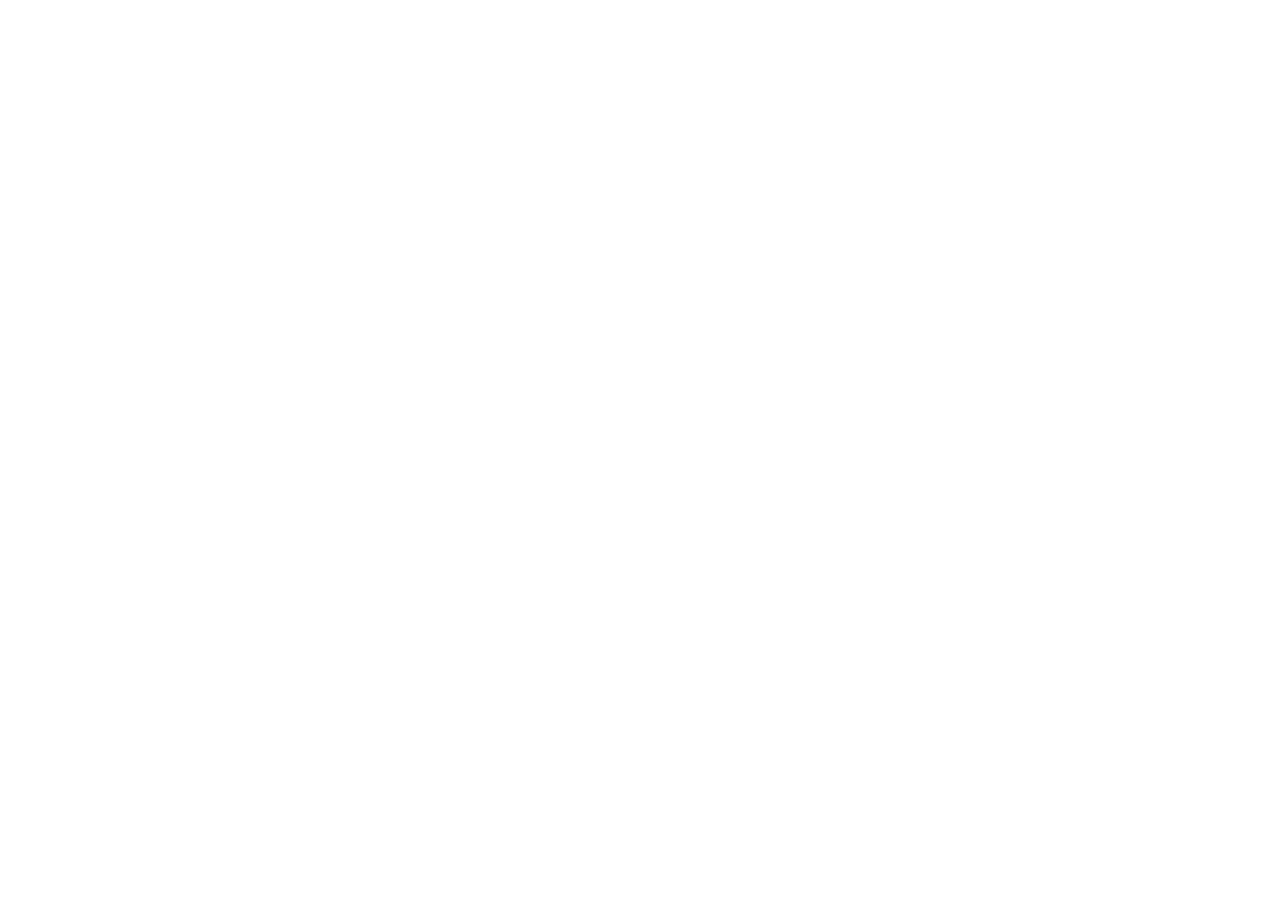
==== public/a_la_francaise.html @ 8db464a9 "initial commit" ====
<!DOCTYPE html>
<html lang="fr">

<head>
    <meta charset="UTF-8">
    <meta http-equiv="X-UA-Compatible" content="IE=edge">
    <meta name="viewport" content="width=device-width, initial-scale=1.0">

    <meta name="author" content="Ohmyfood!">
    <meta name="description"
        content="Avec Ohmyfood!, finis les temps d'attente au restaurant ! Composez votre menu à l'avance et commandez grâce à notre application. Vous n'avez plus qu'à venir déguster !">

    <!-- CDN Font Awesome -->
    <link rel="stylesheet" href="https://cdnjs.cloudflare.com/ajax/libs/font-awesome/6.0.0/css/all.min.css"
        integrity="sha512-9usAa10IRO0HhonpyAIVpjrylPvoDwiPUiKdWk5t3PyolY1cOd4DSE0Ga+ri4AuTroPR5aQvXU9xC6qOPnzFeg=="
        crossorigin="anonymous" referrerpolicy="no-referrer" />

    <link rel="stylesheet" href="./css/style.css">

    <link rel="shortcut icon" href="./assets/img/favicon/favicon.ico" type="image/x-icon">

    <title>Ohmyfood! | À la française</title>
</head>

<body>

    <!--
    À la française

    Entrées
    Tartare de poulpe acidulé
    Aux zestes d'orange
    25€

    Velouté de légumes d'antan
    Carotte, panais, topinambour
    35€

    Soupe à l'oignon
    Revisitée
    20€

    Plats
    Coquilles Saint-Jacques
    Accompagnées d'une purée de panais
    40€

    Magret de canard
    Et parmentier de pommes de terre
    35€

    Pigeonneau d’Ille-et-Vilaine
    Sur son lit de gnocchis aux légumes
    44€

    Desserts
    Pétales de violettes glacés
    Et purée de noisettes
    18€

    Fondant au chocolat
    Revisité
    22€

    Millefeuille croustillant
    Myrtilles et pâte d’amande
    23€

    -->


</body>

</html>
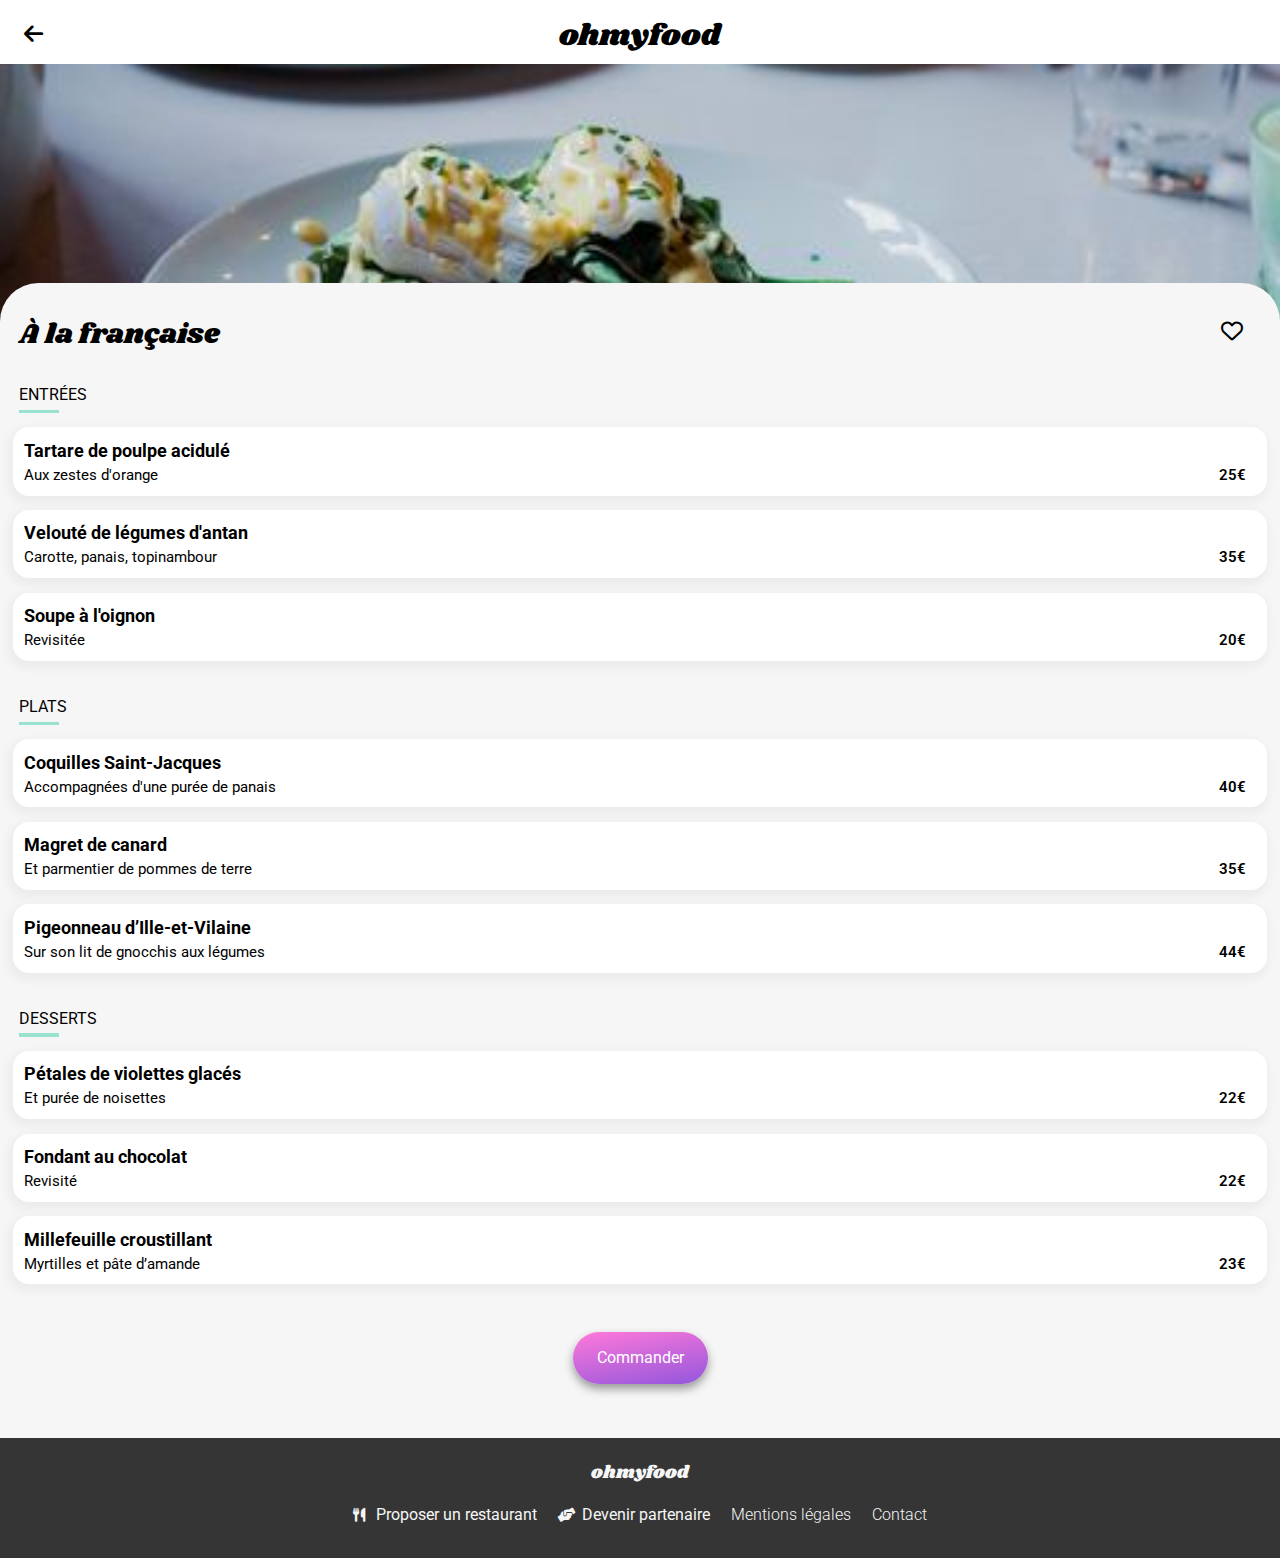
==== commit fb378dd7: "appearance effect of menu items" ====
--- a/public/a_la_francaise.html
+++ b/public/a_la_francaise.html
@@ -2,71 +2,176 @@
 <html lang="fr">
 
 <head>
-    <meta charset="UTF-8">
-    <meta http-equiv="X-UA-Compatible" content="IE=edge">
-    <meta name="viewport" content="width=device-width, initial-scale=1.0">
+  <meta charset="UTF-8">
+  <meta http-equiv="X-UA-Compatible" content="IE=edge">
+  <meta name="viewport" content="width=device-width, initial-scale=1.0">
 
-    <meta name="author" content="Ohmyfood!">
-    <meta name="description"
-        content="Avec Ohmyfood!, finis les temps d'attente au restaurant ! Composez votre menu à l'avance et commandez grâce à notre application. Vous n'avez plus qu'à venir déguster !">
+  <meta name="author" content="Ohmyfood!">
+  <meta name="description"
+    content="Avec Ohmyfood!, finis les temps d'attente au restaurant ! Composez votre menu à l'avance et commandez grâce à notre application. Vous n'avez plus qu'à venir déguster !">
 
-    <!-- CDN Font Awesome -->
-    <link rel="stylesheet" href="https://cdnjs.cloudflare.com/ajax/libs/font-awesome/6.0.0/css/all.min.css"
-        integrity="sha512-9usAa10IRO0HhonpyAIVpjrylPvoDwiPUiKdWk5t3PyolY1cOd4DSE0Ga+ri4AuTroPR5aQvXU9xC6qOPnzFeg=="
-        crossorigin="anonymous" referrerpolicy="no-referrer" />
+  <!-- CDN Font Awesome -->
+  <link rel="stylesheet" href="https://cdnjs.cloudflare.com/ajax/libs/font-awesome/6.0.0/css/all.min.css"
+    integrity="sha512-9usAa10IRO0HhonpyAIVpjrylPvoDwiPUiKdWk5t3PyolY1cOd4DSE0Ga+ri4AuTroPR5aQvXU9xC6qOPnzFeg=="
+    crossorigin="anonymous" referrerpolicy="no-referrer" />
 
-    <link rel="stylesheet" href="./css/style.css">
+  <link rel="stylesheet" href="./css/style.css">
 
-    <link rel="shortcut icon" href="./assets/img/favicon/favicon.ico" type="image/x-icon">
+  <link rel="shortcut icon" href="./assets/img/favicon/favicon.ico" type="image/x-icon">
 
-    <title>Ohmyfood! | À la française</title>
+  <title>Ohmyfood! | À la française</title>
 </head>
 
 <body>
 
-    <!--
-    À la française
+  <header class="primary-header">
+    <a href="./index.html">
+      <h1 class="header-logo">ohmyfood</h1>
+    </a>
+    <a class="back-btn" href="index.html">
+      <i class="fa-solid fa-arrow-left"></i>
+    </a>
+  </header>
 
-    Entrées
-    Tartare de poulpe acidulé
-    Aux zestes d'orange
-    25€
+  <main class="restaurant-main">
 
-    Velouté de légumes d'antan
-    Carotte, panais, topinambour
-    35€
+    <img class="restaurant-image" src="./img/restaurants/a-la-francaise-480w.jpg"
+      alt="un plat du restaurant à la française">
 
-    Soupe à l'oignon
-    Revisitée
-    20€
+    <section class="menu">
 
-    Plats
-    Coquilles Saint-Jacques
-    Accompagnées d'une purée de panais
-    40€
+      <h1 class="menu__title">À la française</h1>
 
-    Magret de canard
-    Et parmentier de pommes de terre
-    35€
+      <div class="menu__favorite-btn">
+        <div class="favorite-btn">
+          <i class="fa-regular fa-heart favorite-btn__icon favorite-btn__icon--unchecked"></i>
+          <i class="fa-solid fa-heart favorite-btn__icon favorite-btn__icon--checked"></i>
+        </div>
+      </div>
 
-    Pigeonneau d’Ille-et-Vilaine
-    Sur son lit de gnocchis aux légumes
-    44€
+      <div class="menu__container">
 
-    Desserts
-    Pétales de violettes glacés
-    Et purée de noisettes
-    18€
 
-    Fondant au chocolat
-    Revisité
-    22€
 
-    Millefeuille croustillant
-    Myrtilles et pâte d’amande
-    23€
+        <h2 class="menu-step-title">Entrées</h2>
+        <div class="menu-step-container starter-container">
+          <article class="menu-item menu-item__1">
+            <h3 class="menu-item__title">Tartare de poulpe acidulé</h3>
+            <p class="menu-item__description">Aux zestes d'orange</p>
+            <p class="menu-item__price">25€</p>
+            <div class="menu-item__checked">
+              <i class="fa-solid fa-circle-check"></i>
+            </div>
+          </article>
 
-    -->
+          <article class="menu-item menu-item__2">
+            <h3 class="menu-item__title">Velouté de légumes d'antan</h3>
+            <p class="menu-item__description">Carotte, panais, topinambour</p>
+            <p class="menu-item__price">35€</p>
+            <div class="menu-item__checked">
+              <i class="fa-solid fa-circle-check"></i>
+            </div>
+          </article>
+
+          <article class="menu-item menu-item__3">
+            <h3 class="menu-item__title">Soupe à l'oignon</h3>
+            <p class="menu-item__description">Revisitée</p>
+            <p class="menu-item__price">20€</p>
+            <div class="menu-item__checked">
+              <i class="fa-solid fa-circle-check"></i>
+            </div>
+          </article>
+        </div>
+
+
+
+        <h2 class="menu-step-title">Plats</h2>
+        <div class="menu-step-container main-course-container">
+          <article class="menu-item menu-item__4">
+            <h3 class="menu-item__title">Coquilles Saint-Jacques</h3>
+            <p class="menu-item__description">Accompagnées d'une purée de panais</p>
+            <p class="menu-item__price">40€</p>
+            <div class="menu-item__checked">
+              <i class="fa-solid fa-circle-check"></i>
+            </div>
+          </article>
+
+          <article class="menu-item menu-item__5">
+            <h3 class="menu-item__title">Magret de canard</h3>
+            <p class="menu-item__description">Et parmentier de pommes de terre</p>
+            <p class="menu-item__price">35€</p>
+            <div class="menu-item__checked">
+              <i class="fa-solid fa-circle-check"></i>
+            </div>
+          </article>
+
+          <article class="menu-item menu-item__6">
+            <h3 class="menu-item__title">Pigeonneau d’Ille-et-Vilaine</h3>
+            <p class="menu-item__description">Sur son lit de gnocchis aux légumes</p>
+            <p class="menu-item__price">44€</p>
+            <div class="menu-item__checked">
+              <i class="fa-solid fa-circle-check"></i>
+            </div>
+          </article>
+        </div>
+
+
+
+        <h2 class="menu-step-title">Desserts</h2>
+        <div class="menu-step-container desserts-container">
+          <article class="menu-item menu-item__7">
+            <h3 class="menu-item__title">Pétales de violettes glacés</h3>
+            <p class="menu-item__description">Et purée de noisettes</p>
+            <p class="menu-item__price">22€</p>
+            <div class="menu-item__checked">
+              <i class="fa-solid fa-circle-check"></i>
+            </div>
+          </article>
+
+          <article class="menu-item menu-item__8">
+            <h3 class="menu-item__title">Fondant au chocolat</h3>
+            <p class="menu-item__description">Revisité</p>
+            <p class="menu-item__price">22€</p>
+            <div class="menu-item__checked">
+              <i class="fa-solid fa-circle-check"></i>
+            </div>
+          </article>
+
+          <article class="menu-item menu-item__9">
+            <h3 class="menu-item__title">Millefeuille croustillant</h3>
+            <p class="menu-item__description">Myrtilles et pâte d’amande</p>
+            <p class="menu-item__price">23€</p>
+            <div class="menu-item__checked">
+              <i class="fa-solid fa-circle-check"></i>
+            </div>
+          </article>
+        </div>
+
+      </div>
+
+      <div class="menu__order-btn">
+        <a class="primary-btn" href="#">Commander</a>
+      </div>
+
+    </section>
+
+
+  </main>
+
+  <footer class="footer">
+    <div class="footer__container">
+      <div class="footer__logo">
+        ohmyfood
+      </div>
+      <ul class="footer__links">
+        <li><a href="#"><i class="fa-solid fa-utensils"></i> Proposer un restaurant</a></li>
+        <li><a href="#"><i class="fa-solid fa-handshake-angle"></i>Devenir partenaire</a></li>
+        <li><a href="#">Mentions légales</a></li>
+        <li><a href="mailto:contact@ohmyfood.com?" target="_blank">Contact</a></li>
+      </ul>
+    </div>
+
+  </footer>
 
 
 </body>
--- a/public/css/style.css
+++ b/public/css/style.css
@@ -0,0 +1,705 @@
+@import url("https://fonts.googleapis.com/css2?family=Roboto:wght@300;400;500;600;700;800&family=Shrikhand&display=swap");
+*,
+::before,
+::after {
+  margin: 0;
+  padding: 0;
+  box-sizing: border-box;
+}
+
+body {
+  line-height: 1;
+}
+
+ol,
+ul {
+  list-style: none;
+}
+
+button {
+  border: none;
+  background: none;
+  outline: none;
+}
+
+form input {
+  font-family: inherit;
+  outline: none;
+  background: none;
+  border: none;
+  cursor: pointer;
+}
+
+a,
+a:hover,
+a:focus,
+a:active {
+  text-decoration: none;
+  color: inherit;
+}
+
+:root {
+  scroll-behavior: smooth;
+}
+
+body {
+  width: 100%;
+}
+
+img {
+  width: 100%;
+}
+
+:root {
+  font-size: 100%;
+}
+
+body {
+  font-family: "Roboto", sans-serif;
+}
+
+h1, .footer__logo {
+  font-family: "Shrikhand", "Roboto", sans-serif;
+}
+
+.primary-header {
+  position: relative;
+}
+
+.homepage .primary-header {
+  -webkit-box-shadow: 0px 3px 3px #ccc #ccc;
+  -moz-box-shadow: 0px 3px 3px #ccc #ccc;
+  box-shadow: 0px 3px 3px #ccc #ccc;
+}
+
+.header-logo {
+  width: 12rem;
+  margin: 0 auto;
+  padding: 1.3rem 0 0.8rem;
+  text-align: center;
+  font-weight: 500;
+  font-size: 1.875rem;
+  color: black;
+}
+
+.footer {
+  padding: 1.6rem;
+  background-color: #353535;
+  color: #f6f6f6;
+}
+.footer__container {
+  padding-bottom: 0.3rem;
+}
+.footer__logo {
+  padding-bottom: 1.3rem;
+  font-size: 1.125rem;
+}
+.footer__links li {
+  padding: 0.3rem 0;
+  font-size: 1rem;
+}
+.footer__links i {
+  font-size: 0.875rem;
+  padding-right: 0.4rem;
+}
+
+.footer__links li:nth-child(3),
+.footer__links li:last-child {
+  font-weight: 300;
+}
+
+@media screen and (min-width: 768px) {
+  .footer__logo {
+    text-align: center;
+  }
+
+  .footer__links {
+    display: flex;
+    justify-content: center;
+    align-items: center;
+    gap: 1.3rem;
+  }
+}
+.loader-container {
+  position: fixed;
+  width: 100%;
+  height: 100vh;
+  display: flex;
+  justify-content: center;
+  align-items: center;
+  z-index: 100;
+  background-color: #f6f6f6;
+  animation: disappearance 1500ms ease-in 2000ms forwards;
+}
+
+.loader {
+  display: inline-block;
+  position: relative;
+  width: 80px;
+  height: 80px;
+}
+
+.loader div {
+  position: absolute;
+  width: 6px;
+  height: 6px;
+  background: #9356dc;
+  border-radius: 50%;
+  animation: loader 1000ms linear infinite;
+}
+
+.loader div:nth-child(1) {
+  animation-delay: 0s;
+  background: #9356dc;
+  top: 37px;
+  left: 66px;
+}
+
+.loader div:nth-child(2) {
+  background: #9597d6;
+  animation-delay: -83ms;
+  top: 22px;
+  left: 62px;
+}
+
+.loader div:nth-child(3) {
+  background: #96b8d3;
+  animation-delay: -167ms;
+  top: 11px;
+  left: 52px;
+}
+
+.loader div:nth-child(4) {
+  background: #97bed3;
+  animation-delay: -250ms;
+  top: 7px;
+  left: 37px;
+}
+
+.loader div:nth-child(5) {
+  background: #98e2cf;
+  animation-delay: -333ms;
+  top: 11px;
+  left: 22px;
+}
+
+.loader div:nth-child(6) {
+  background: #a6c6d0;
+  animation-delay: -417ms;
+  top: 22px;
+  left: 11px;
+}
+
+.loader div:nth-child(7) {
+  background: #c984d5;
+  animation-delay: -500ms;
+  top: 37px;
+  left: 7px;
+}
+
+.loader div:nth-child(8) {
+  background: #e748d8;
+  animation-delay: -583ms;
+  top: 52px;
+  left: 11px;
+}
+
+.loader div:nth-child(9) {
+  background: #ff19da;
+  animation-delay: -666ms;
+  top: 62px;
+  left: 22px;
+}
+
+.loader div:nth-child(10) {
+  background: #e02ada;
+  animation-delay: -750ms;
+  top: 66px;
+  left: 37px;
+}
+
+.loader div:nth-child(11) {
+  background: #bd3edb;
+  animation-delay: -833ms;
+  top: 62px;
+  left: 52px;
+}
+
+.loader div:nth-child(12) {
+  background: #a44cdc;
+  animation-delay: -916ms;
+  top: 52px;
+  left: 62px;
+}
+
+@keyframes loader {
+  0%, 20%, 80%, 100% {
+    transform: scale(1);
+  }
+  50% {
+    transform: scale(1.45);
+  }
+}
+@keyframes disappearance {
+  0% {
+    opacity: 1;
+    visibility: visible;
+  }
+  100% {
+    opacity: 0;
+    visibility: hidden;
+  }
+}
+.back-btn {
+  width: 1rem;
+  position: absolute;
+  top: 50%;
+  transform: translateY(-40%);
+  left: 1.5rem;
+}
+.back-btn i {
+  font-size: 1.375rem;
+}
+
+.primary-btn {
+  padding: 1.1rem 1.5rem;
+  margin: 1rem 0;
+  background: linear-gradient(350deg, #9356dc, #ff79da);
+  border-radius: 9999px;
+  color: white;
+  -webkit-box-shadow: 0px 5px 10px 0px #999;
+  -moz-box-shadow: 0px 5px 10px 0px #999;
+  box-shadow: 0px 5px 10px 0px #999;
+  outline: none;
+  transition: all 150ms ease-in;
+}
+.primary-btn:hover, .primary-btn:focus, .primary-btn:active {
+  background: linear-gradient(170deg, #ff93e1, #a16be0);
+  color: white;
+  -webkit-box-shadow: 0px 8px 15px 0px #999;
+  -moz-box-shadow: 0px 8px 15px 0px #999;
+  box-shadow: 0px 8px 15px 0px #999;
+}
+
+.favorite-btn {
+  width: 2rem;
+  height: 2rem;
+  position: relative;
+  cursor: pointer;
+  z-index: 5;
+  display: flex;
+  justify-content: center;
+  align-items: center;
+}
+.favorite-btn__icon {
+  position: absolute;
+  font-size: 1.375rem;
+}
+.favorite-btn__icon--unchecked {
+  transform: scale(1);
+  transition: transform 150ms ease-in;
+}
+.favorite-btn__icon--checked {
+  opacity: 0;
+  background: linear-gradient(190deg, #9356dc, #ff79da);
+  color: transparent;
+  background-clip: text;
+  -webkit-background-clip: text;
+}
+.favorite-btn:hover .favorite-btn__icon--unchecked {
+  transform: scale(0);
+}
+.favorite-btn:hover .favorite-btn__icon--checked {
+  transform: scale(0);
+  animation: favorite 150ms ease-out 150ms both;
+}
+
+@keyframes favorite {
+  0% {
+    transform: scale(0);
+    opacity: 0;
+  }
+  80% {
+    transform: scale(1.3);
+  }
+  100% {
+    transform: scale(1);
+    opacity: 1;
+  }
+}
+.location-search {
+  background-color: #eaeaea;
+}
+
+.location-form {
+  width: 12rem;
+  margin: 0 auto;
+  display: flex;
+  justify-content: center;
+  align-items: center;
+  color: #353535;
+  padding: 1rem 0;
+}
+.location-form__label {
+  width: 20%;
+  text-align: center;
+  font-size: 1rem;
+}
+.location-form__input {
+  width: 80%;
+  padding-left: 0.2rem;
+  color: #353535;
+  font-weight: 600;
+  font-size: 1rem;
+}
+
+.step-item {
+  width: calc(100% - 0.8rem);
+  max-width: 20rem;
+  margin: 0.6rem 0 0.6rem 1rem;
+  padding: 1.8rem 0.5rem 1.8rem 1.8rem;
+  position: relative;
+  display: flex;
+  justify-content: center;
+  align-items: center;
+  justify-content: flex-start;
+  background-color: #f6f6f6;
+  border-radius: 1rem;
+  -webkit-box-shadow: 0px 3px 6px 0px #ccc;
+  -moz-box-shadow: 0px 3px 6px 0px #ccc;
+  box-shadow: 0px 3px 6px 0px #ccc;
+  transition: all 150ms ease-in;
+}
+.step-item__number {
+  display: flex;
+  flex-direction: column;
+  justify-content: center;
+  align-items: center;
+  position: absolute;
+  left: -0.8rem;
+  width: 1.5rem;
+  height: 1.5rem;
+  background-color: #9356dc;
+  border-radius: 50%;
+  color: white;
+  font-size: 0.938rem;
+}
+.step-item__logo {
+  color: rgba(0, 0, 0, 0.5);
+}
+.step-item__text {
+  padding-left: 1.5rem;
+  font-weight: 600;
+}
+
+.step-item:hover,
+.step-item:focus,
+.step:active {
+  background-color: #f2eafb;
+  outline: none;
+}
+.step-item:hover .step-item__logo,
+.step-item:focus .step-item__logo,
+.step:active .step-item__logo {
+  color: #9356dc;
+}
+
+.rest-card {
+  position: relative;
+  margin: 1rem 0;
+  border-radius: 1rem;
+  -webkit-box-shadow: 0px 5px 10px 0px #999;
+  -moz-box-shadow: 0px 5px 10px 0px #999;
+  box-shadow: 0px 5px 10px 0px #999;
+  transition: all 150ms ease-in;
+  z-index: 0;
+}
+.rest-card:hover {
+  -webkit-box-shadow: 0px 8px 15px 0px #999;
+  -moz-box-shadow: 0px 8px 15px 0px #999;
+  box-shadow: 0px 8px 15px 0px #999;
+  transform: scale(1.005);
+}
+.rest-card__image {
+  height: 11rem;
+}
+.rest-card__image img {
+  height: 100%;
+  object-fit: cover;
+  border-top-left-radius: 1rem;
+  border-top-right-radius: 1rem;
+}
+.rest-card__body {
+  display: flex;
+  justify-content: center;
+  align-items: center;
+  justify-content: space-between;
+  padding: 1rem;
+  background-color: white;
+  border-bottom-left-radius: 1rem;
+  border-bottom-right-radius: 1rem;
+}
+.rest-card__title {
+  padding-bottom: 0.5rem;
+}
+.rest-card__new-flag {
+  padding: 0.5rem 0.8rem 0.4rem;
+  position: absolute;
+  top: 0.9rem;
+  right: 0.7rem;
+  background-color: #98e2cf;
+  border-radius: 0.1rem;
+  color: #00876c;
+  font-size: 0.938rem;
+  font-weight: 600;
+}
+.rest-card__btn-container {
+  position: absolute;
+  bottom: 1.5rem;
+  right: 1.5rem;
+  display: flex;
+  justify-content: center;
+  align-items: center;
+}
+@media screen and (min-width: 768px) {
+  .rest-card {
+    margin: 0;
+    min-width: 20rem;
+    max-width: 26rem;
+    flex: 1 0 20rem;
+  }
+}
+
+.menu-item {
+  position: relative;
+  margin-top: 0.9rem;
+  padding: 0.9rem 0.7rem 0.8rem;
+  background-color: white;
+  border-radius: 1rem;
+  -webkit-box-shadow: -2px 4px 8px 4px rgba(2, 1, 1, 0.04);
+  -moz-box-shadow: -2px 4px 8px 4px rgba(2, 1, 1, 0.04);
+  box-shadow: -2px 4px 8px 4px rgba(2, 1, 1, 0.04);
+  animation: appearance 1000ms ease-out both;
+}
+.menu-item:first-child {
+  margin-top: 1.5rem;
+}
+.menu-item__title {
+  padding-bottom: 0.5rem;
+  font-size: 1.125rem;
+}
+.menu-item__description {
+  font-size: 0.938rem;
+}
+.menu-item__price {
+  position: absolute;
+  bottom: 0.8rem;
+  right: 1.3rem;
+  font-size: 0.938rem;
+  font-weight: 600;
+}
+.menu-item__checked {
+  display: none;
+}
+.menu-item__1 {
+  animation-delay: 0ms;
+}
+.menu-item__2 {
+  animation-delay: 150ms;
+}
+.menu-item__3 {
+  animation-delay: 300ms;
+}
+.menu-item__4 {
+  animation-delay: 450ms;
+}
+.menu-item__5 {
+  animation-delay: 600ms;
+}
+.menu-item__6 {
+  animation-delay: 750ms;
+}
+.menu-item__7 {
+  animation-delay: 900ms;
+}
+.menu-item__8 {
+  animation-delay: 1050ms;
+}
+.menu-item__9 {
+  animation-delay: 1200ms;
+}
+.menu-item__10 {
+  animation-delay: 1350ms;
+}
+
+@keyframes appearance {
+  0% {
+    opacity: 0;
+    transform: translateY(0.8rem);
+  }
+  50% {
+    opacity: 0.8;
+  }
+  100% {
+    opacity: 1;
+    transform: translateY(0rem);
+  }
+}
+.homepage .back-btn {
+  display: none;
+}
+
+.hero {
+  background-color: #f6f6f6;
+  padding: 2.5rem 0;
+  text-align: center;
+}
+.hero__wrapper {
+  display: flex;
+  flex-direction: column;
+  justify-content: center;
+  align-items: center;
+  width: 90%;
+  margin: 0 auto;
+}
+.hero__title {
+  line-height: 1.8rem;
+  width: 15rem;
+}
+@media screen and (min-width: 500px) {
+  .hero__title {
+    width: 100%;
+  }
+}
+.hero__text {
+  padding: 1.2rem 0;
+  font-size: 1.125rem;
+  font-weight: 300;
+}
+@media screen and (max-width: 340px) {
+  .hero__text {
+    font-size: 1rem;
+  }
+}
+@media screen and (min-width: 450px) {
+  .hero__text {
+    max-width: 20rem;
+  }
+}
+
+.step-section {
+  padding: 1rem;
+}
+.step-section .step-section-title {
+  align-self: flex-start;
+  padding-top: 2rem;
+}
+@media screen and (min-width: 576px) {
+  .step-section .step-section-title {
+    text-align: center;
+  }
+}
+.step-section .step-items-container {
+  display: flex;
+  flex-direction: column;
+  justify-content: center;
+  align-items: center;
+  max-width: 30rem;
+  margin: 0 auto;
+  padding-top: 1.2rem;
+  padding-bottom: 2rem;
+}
+@media screen and (min-width: 1024px) {
+  .step-section .step-items-container {
+    flex-direction: row;
+    max-width: 1340px;
+    gap: 2rem;
+    justify-content: space-evenly;
+  }
+}
+
+.rest-section {
+  padding: 1.2rem;
+  padding-bottom: 3rem;
+  background-color: #f6f6f6;
+}
+.rest-section .rest-section-title {
+  padding-top: 2.3rem;
+  padding-bottom: 0.6rem;
+}
+@media screen and (min-width: 576px) {
+  .rest-section .rest-section-title {
+    text-align: center;
+  }
+}
+.rest-section .rest-cards-container {
+  margin: 0 auto;
+  max-width: 24rem;
+}
+@media screen and (min-width: 768px) {
+  .rest-section .rest-cards-container {
+    margin-top: 2rem;
+    max-width: 55rem;
+    display: flex;
+    justify-content: center;
+    align-items: center;
+    flex-wrap: wrap;
+    gap: 2rem;
+  }
+}
+@media screen and (min-width: 1440px) {
+  .rest-section .rest-cards-container {
+    max-width: 90rem;
+  }
+}
+
+.restaurant-image {
+  height: 17rem;
+  object-fit: cover;
+}
+
+.menu {
+  position: relative;
+  padding: 2.4rem 0.8rem;
+  position: relative;
+  top: -3.5rem;
+  margin-bottom: -3.5rem;
+  background-color: #f6f6f6;
+  border-top-left-radius: 2.4rem;
+  border-top-right-radius: 2.4rem;
+}
+.menu__title {
+  padding-left: 0.4rem;
+  font-size: 1.75rem;
+  font-weight: 500;
+}
+.menu__favorite-btn {
+  position: absolute;
+  top: 2rem;
+  right: 2rem;
+}
+.menu__order-btn {
+  padding-top: 2rem;
+  display: grid;
+  place-items: center;
+}
+
+.menu-step-title {
+  position: relative;
+  padding-top: 2.4rem;
+  margin-left: 0.4rem;
+  text-transform: uppercase;
+  font-size: 1rem;
+  font-weight: 400;
+}
+.menu-step-title::after {
+  content: "";
+  position: absolute;
+  left: 0;
+  bottom: -0.6rem;
+  height: 0.2rem;
+  width: 2.5rem;
+  background-color: #98e2cf;
+}
+
+/*# sourceMappingURL=style.css.map */
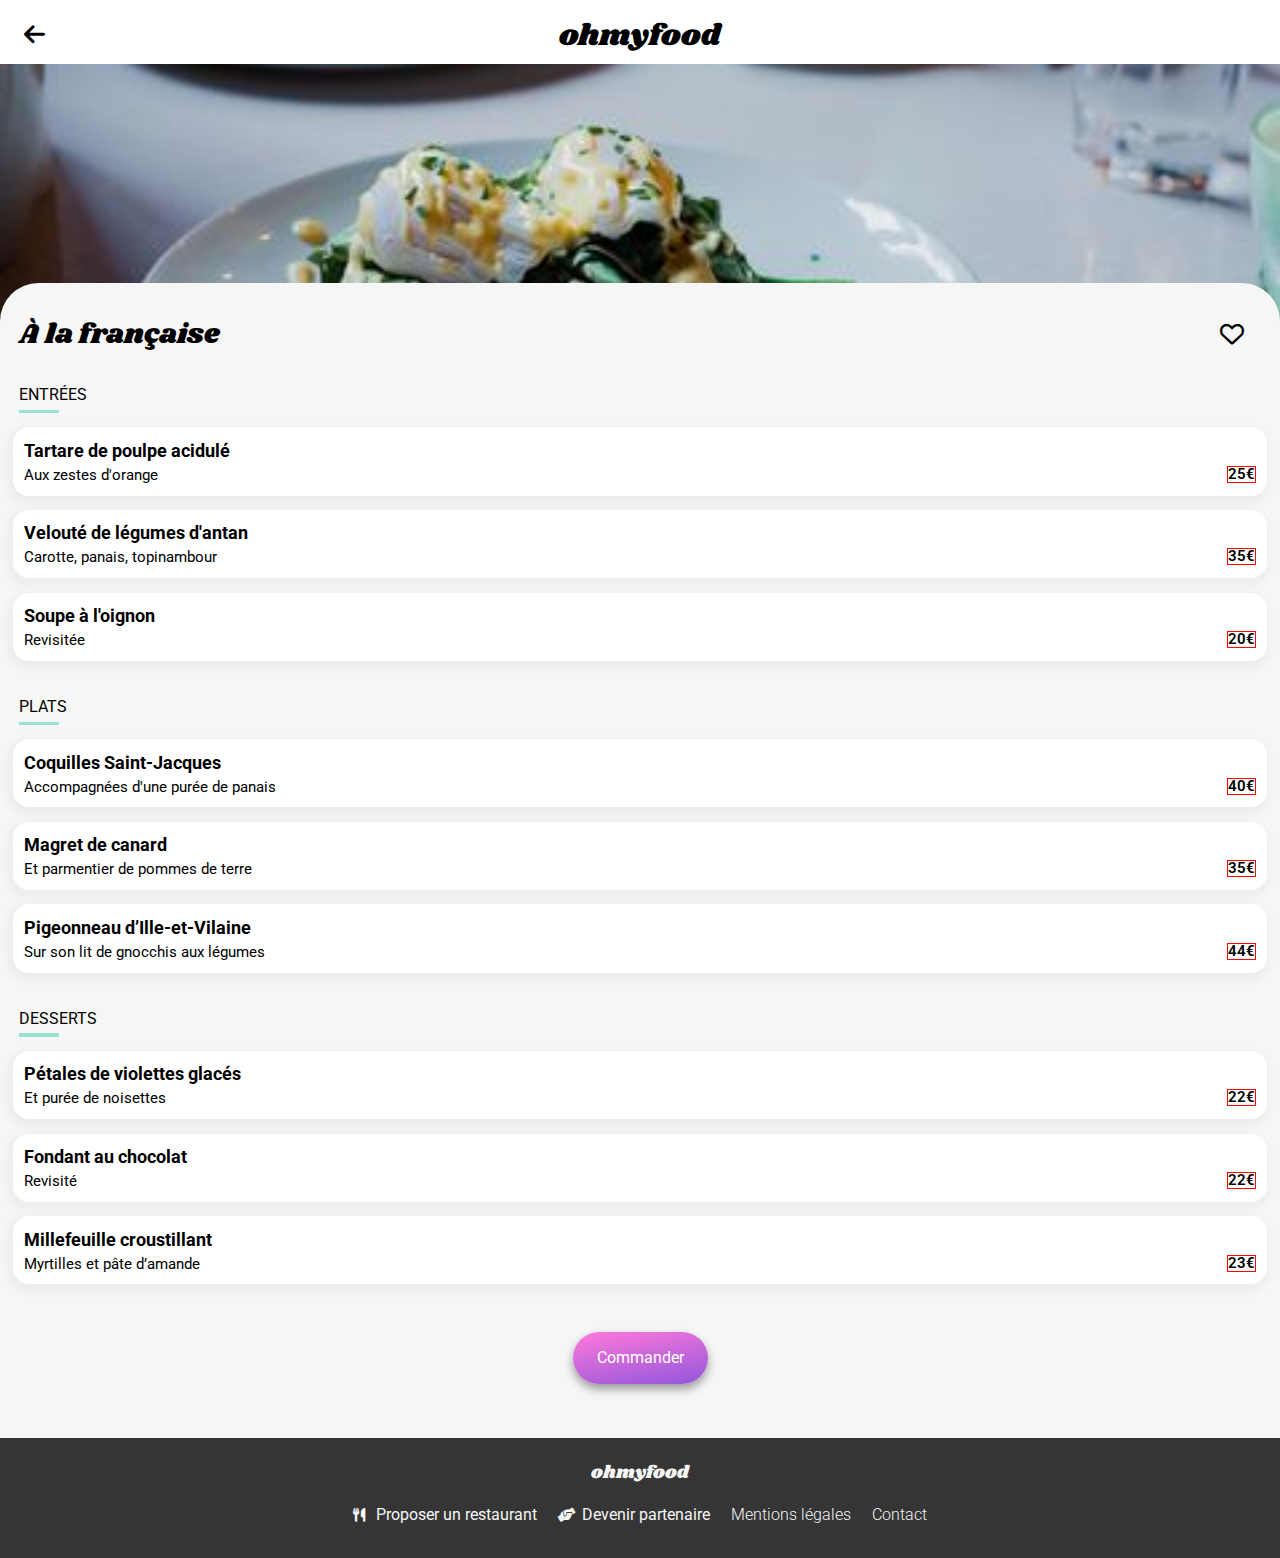
==== commit fb0b8772: "word ellipsis in menu item" ====
--- a/public/a_la_francaise.html
+++ b/public/a_la_francaise.html
@@ -56,27 +56,33 @@
         <h2 class="menu-step-title">Entrées</h2>
         <div class="menu-step-container starter-container">
           <article class="menu-item menu-item__1">
-            <h3 class="menu-item__title">Tartare de poulpe acidulé</h3>
-            <p class="menu-item__description">Aux zestes d'orange</p>
-            <p class="menu-item__price">25€</p>
+            <div class="menu-item__designation">
+              <h3 class="menu-item__title">Tartare de poulpe acidulé</h3>
+              <p class="menu-item__description">Aux zestes d'orange</p>
+            </div>
+            <div class="menu-item__price">25€</div>
             <div class="menu-item__checked">
               <i class="fa-solid fa-circle-check"></i>
             </div>
           </article>
 
           <article class="menu-item menu-item__2">
-            <h3 class="menu-item__title">Velouté de légumes d'antan</h3>
-            <p class="menu-item__description">Carotte, panais, topinambour</p>
-            <p class="menu-item__price">35€</p>
+            <div class="menu-item__designation">
+              <h3 class="menu-item__title">Velouté de légumes d'antan</h3>
+              <p class="menu-item__description">Carotte, panais, topinambour</p>
+            </div>
+            <div class="menu-item__price">35€</div>
             <div class="menu-item__checked">
               <i class="fa-solid fa-circle-check"></i>
             </div>
           </article>
 
           <article class="menu-item menu-item__3">
-            <h3 class="menu-item__title">Soupe à l'oignon</h3>
-            <p class="menu-item__description">Revisitée</p>
-            <p class="menu-item__price">20€</p>
+            <div class="menu-item__designation">
+              <h3 class="menu-item__title">Soupe à l'oignon</h3>
+              <p class="menu-item__description">Revisitée</p>
+            </div>
+            <div class="menu-item__price">20€</div>
             <div class="menu-item__checked">
               <i class="fa-solid fa-circle-check"></i>
             </div>
@@ -88,27 +94,33 @@
         <h2 class="menu-step-title">Plats</h2>
         <div class="menu-step-container main-course-container">
           <article class="menu-item menu-item__4">
-            <h3 class="menu-item__title">Coquilles Saint-Jacques</h3>
-            <p class="menu-item__description">Accompagnées d'une purée de panais</p>
-            <p class="menu-item__price">40€</p>
+            <div class="menu-item__designation">
+              <h3 class="menu-item__title">Coquilles Saint-Jacques</h3>
+              <p class="menu-item__description">Accompagnées d'une purée de panais</p>
+            </div>
+            <div class="menu-item__price">40€</div>
             <div class="menu-item__checked">
               <i class="fa-solid fa-circle-check"></i>
             </div>
           </article>
 
           <article class="menu-item menu-item__5">
-            <h3 class="menu-item__title">Magret de canard</h3>
-            <p class="menu-item__description">Et parmentier de pommes de terre</p>
-            <p class="menu-item__price">35€</p>
+            <div class="menu-item__designation">
+              <h3 class="menu-item__title">Magret de canard</h3>
+              <p class="menu-item__description">Et parmentier de pommes de terre</p>
+            </div>
+            <div class="menu-item__price">35€</div>
             <div class="menu-item__checked">
               <i class="fa-solid fa-circle-check"></i>
             </div>
           </article>
 
           <article class="menu-item menu-item__6">
-            <h3 class="menu-item__title">Pigeonneau d’Ille-et-Vilaine</h3>
-            <p class="menu-item__description">Sur son lit de gnocchis aux légumes</p>
-            <p class="menu-item__price">44€</p>
+            <div class="menu-item__designation">
+              <h3 class="menu-item__title">Pigeonneau d’Ille-et-Vilaine</h3>
+              <p class="menu-item__description">Sur son lit de gnocchis aux légumes</p>
+            </div>
+            <div class="menu-item__price">44€</div>
             <div class="menu-item__checked">
               <i class="fa-solid fa-circle-check"></i>
             </div>
@@ -120,27 +132,33 @@
         <h2 class="menu-step-title">Desserts</h2>
         <div class="menu-step-container desserts-container">
           <article class="menu-item menu-item__7">
-            <h3 class="menu-item__title">Pétales de violettes glacés</h3>
-            <p class="menu-item__description">Et purée de noisettes</p>
-            <p class="menu-item__price">22€</p>
+            <div class="menu-item__designation">
+              <h3 class="menu-item__title">Pétales de violettes glacés</h3>
+              <p class="menu-item__description">Et purée de noisettes</p>
+            </div>
+            <div class="menu-item__price">22€</div>
             <div class="menu-item__checked">
               <i class="fa-solid fa-circle-check"></i>
             </div>
           </article>
 
           <article class="menu-item menu-item__8">
-            <h3 class="menu-item__title">Fondant au chocolat</h3>
-            <p class="menu-item__description">Revisité</p>
-            <p class="menu-item__price">22€</p>
+            <div class="menu-item__designation">
+              <h3 class="menu-item__title">Fondant au chocolat</h3>
+              <p class="menu-item__description">Revisité</p>
+            </div>
+            <div class="menu-item__price">22€</div>
             <div class="menu-item__checked">
               <i class="fa-solid fa-circle-check"></i>
             </div>
           </article>
 
           <article class="menu-item menu-item__9">
-            <h3 class="menu-item__title">Millefeuille croustillant</h3>
-            <p class="menu-item__description">Myrtilles et pâte d’amande</p>
-            <p class="menu-item__price">23€</p>
+            <div class="menu-item__designation">
+              <h3 class="menu-item__title">Millefeuille croustillant</h3>
+              <p class="menu-item__description">Myrtilles et pâte d’amande</p>
+            </div>
+            <div class="menu-item__price">23€</div>
             <div class="menu-item__checked">
               <i class="fa-solid fa-circle-check"></i>
             </div>
--- a/public/css/style.css
+++ b/public/css/style.css
@@ -258,7 +258,7 @@
   left: 1.5rem;
 }
 .back-btn i {
-  font-size: 1.375rem;
+  font-size: 1.5rem;
 }
 
 .primary-btn {
@@ -293,7 +293,7 @@
 }
 .favorite-btn__icon {
   position: absolute;
-  font-size: 1.375rem;
+  font-size: 1.5rem;
 }
 .favorite-btn__icon--unchecked {
   transform: scale(1);
@@ -471,6 +471,10 @@
 }
 
 .menu-item {
+  display: flex;
+  justify-content: center;
+  align-items: center;
+  justify-content: space-between;
   position: relative;
   margin-top: 0.9rem;
   padding: 0.9rem 0.7rem 0.8rem;
@@ -479,24 +483,35 @@
   -webkit-box-shadow: -2px 4px 8px 4px rgba(2, 1, 1, 0.04);
   -moz-box-shadow: -2px 4px 8px 4px rgba(2, 1, 1, 0.04);
   box-shadow: -2px 4px 8px 4px rgba(2, 1, 1, 0.04);
-  animation: appearance 1000ms ease-out both;
+  overflow: hidden;
+  animation: itemAppearance 1000ms ease-out both;
 }
 .menu-item:first-child {
   margin-top: 1.5rem;
+}
+.menu-item__designation {
+  white-space: nowrap;
+  overflow: hidden;
+  text-overflow: ellipsis;
 }
 .menu-item__title {
   padding-bottom: 0.5rem;
   font-size: 1.125rem;
+  white-space: nowrap;
+  overflow: hidden;
+  text-overflow: ellipsis;
 }
 .menu-item__description {
   font-size: 0.938rem;
+  white-space: nowrap;
+  overflow: hidden;
+  text-overflow: ellipsis;
 }
 .menu-item__price {
-  position: absolute;
-  bottom: 0.8rem;
-  right: 1.3rem;
+  align-self: flex-end;
   font-size: 0.938rem;
   font-weight: 600;
+  border: 1px solid red;
 }
 .menu-item__checked {
   display: none;
@@ -532,7 +547,7 @@
   animation-delay: 1350ms;
 }
 
-@keyframes appearance {
+@keyframes itemAppearance {
   0% {
     opacity: 0;
     transform: translateY(0.8rem);
@@ -673,10 +688,20 @@
   font-size: 1.75rem;
   font-weight: 500;
 }
+@media screen and (max-width: 368px) {
+  .menu__title {
+    font-size: 1.5rem;
+  }
+}
 .menu__favorite-btn {
   position: absolute;
-  top: 2rem;
+  top: 2.2rem;
   right: 2rem;
+}
+@media screen and (max-width: 368px) {
+  .menu__favorite-btn {
+    top: 2rem;
+  }
 }
 .menu__order-btn {
   padding-top: 2rem;
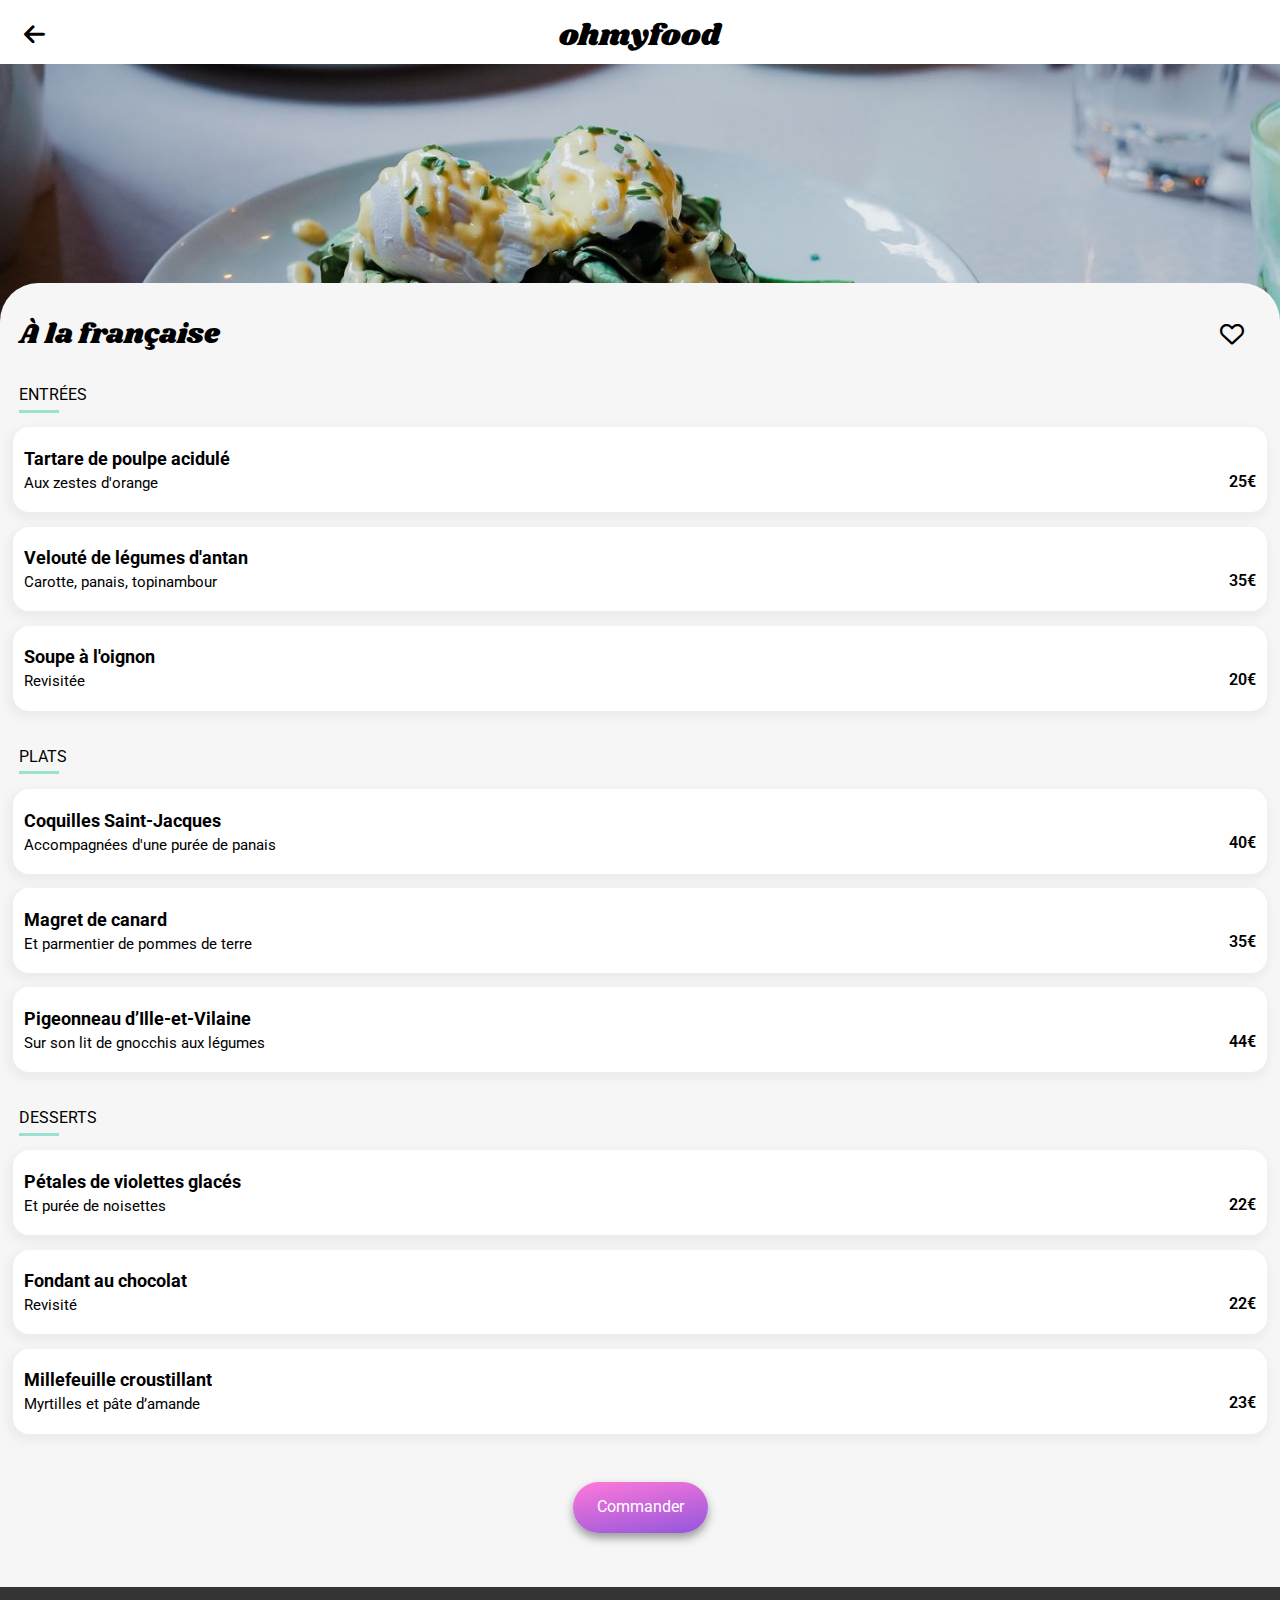
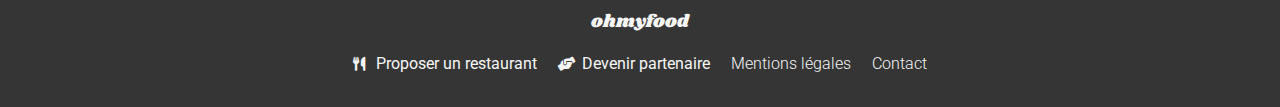
==== commit 496bda40: "adding picture element for restaurant banner" ====
--- a/public/a_la_francaise.html
+++ b/public/a_la_francaise.html
@@ -35,141 +35,153 @@
 
   <main class="restaurant-main">
 
-    <img class="restaurant-image" src="./img/restaurants/a-la-francaise-480w.jpg"
-      alt="un plat du restaurant à la française">
+    <picture>
+      <source
+        srcset="./img/restaurants/a-la-francaise-480w.jpg 480w, ./img/restaurants/a-la-francaise-800w.jpg 800w, ./img/restaurants/a-la-francaise-1440w.jpg 1440w, ./img/restaurants/a-la-francaise-2000w.jpg 2000w">
+      <img class="restaurant-image" src="./img/restaurants/a-la-francaise-480w.jpg"
+        alt="un plat du restaurant à la française">
+    </picture>
 
     <section class="menu">
 
-      <h1 class="menu__title">À la française</h1>
-
-      <div class="menu__favorite-btn">
-        <div class="favorite-btn">
-          <i class="fa-regular fa-heart favorite-btn__icon favorite-btn__icon--unchecked"></i>
-          <i class="fa-solid fa-heart favorite-btn__icon favorite-btn__icon--checked"></i>
+      <div class="menu__container">
+
+        <h1 class="menu__title">À la française</h1>
+
+        <div class="menu__favorite-btn">
+          <div class="favorite-btn">
+            <i class="fa-regular fa-heart favorite-btn__icon favorite-btn__icon--unchecked"></i>
+            <i class="fa-solid fa-heart favorite-btn__icon favorite-btn__icon--checked"></i>
+          </div>
         </div>
-      </div>
-
-      <div class="menu__container">
-
-
-
-        <h2 class="menu-step-title">Entrées</h2>
-        <div class="menu-step-container starter-container">
-          <article class="menu-item menu-item__1">
-            <div class="menu-item__designation">
-              <h3 class="menu-item__title">Tartare de poulpe acidulé</h3>
-              <p class="menu-item__description">Aux zestes d'orange</p>
+
+        <div class="menu__steps-container">
+
+
+
+          <div class="menu-step-container">
+            <h2 class="menu-step-title">Entrées</h2>
+            <div class="menu-items-container">
+              <article class="menu-item menu-item__1">
+                <div class="menu-item__designation">
+                  <h3 class="menu-item__title">Tartare de poulpe acidulé</h3>
+                  <p class="menu-item__description">Aux zestes d'orange</p>
+                </div>
+                <div class="menu-item__price">25€</div>
+                <div class="menu-item__checked">
+                  <i class="fa-solid fa-circle-check"></i>
+                </div>
+              </article>
+
+              <article class="menu-item menu-item__2">
+                <div class="menu-item__designation">
+                  <h3 class="menu-item__title">Velouté de légumes d'antan</h3>
+                  <p class="menu-item__description">Carotte, panais, topinambour</p>
+                </div>
+                <div class="menu-item__price">35€</div>
+                <div class="menu-item__checked">
+                  <i class="fa-solid fa-circle-check"></i>
+                </div>
+              </article>
+
+              <article class="menu-item menu-item__3">
+                <div class="menu-item__designation">
+                  <h3 class="menu-item__title">Soupe à l'oignon</h3>
+                  <p class="menu-item__description">Revisitée</p>
+                </div>
+                <div class="menu-item__price">20€</div>
+                <div class="menu-item__checked">
+                  <i class="fa-solid fa-circle-check"></i>
+                </div>
+              </article>
             </div>
-            <div class="menu-item__price">25€</div>
-            <div class="menu-item__checked">
-              <i class="fa-solid fa-circle-check"></i>
+          </div>
+
+
+
+          <div class="menu-step-container">
+            <h2 class="menu-step-title">Plats</h2>
+            <div class="menu-items-container">
+              <article class="menu-item menu-item__4">
+                <div class="menu-item__designation">
+                  <h3 class="menu-item__title">Coquilles Saint-Jacques</h3>
+                  <p class="menu-item__description">Accompagnées d'une purée de panais</p>
+                </div>
+                <div class="menu-item__price">40€</div>
+                <div class="menu-item__checked">
+                  <i class="fa-solid fa-circle-check"></i>
+                </div>
+              </article>
+
+              <article class="menu-item menu-item__5">
+                <div class="menu-item__designation">
+                  <h3 class="menu-item__title">Magret de canard</h3>
+                  <p class="menu-item__description">Et parmentier de pommes de terre</p>
+                </div>
+                <div class="menu-item__price">35€</div>
+                <div class="menu-item__checked">
+                  <i class="fa-solid fa-circle-check"></i>
+                </div>
+              </article>
+
+              <article class="menu-item menu-item__6">
+                <div class="menu-item__designation">
+                  <h3 class="menu-item__title">Pigeonneau d’Ille-et-Vilaine</h3>
+                  <p class="menu-item__description">Sur son lit de gnocchis aux légumes</p>
+                </div>
+                <div class="menu-item__price">44€</div>
+                <div class="menu-item__checked">
+                  <i class="fa-solid fa-circle-check"></i>
+                </div>
+              </article>
             </div>
-          </article>
-
-          <article class="menu-item menu-item__2">
-            <div class="menu-item__designation">
-              <h3 class="menu-item__title">Velouté de légumes d'antan</h3>
-              <p class="menu-item__description">Carotte, panais, topinambour</p>
+          </div>
+
+
+
+          <div class="menu-step-container">
+            <h2 class="menu-step-title">Desserts</h2>
+            <div class="menu-items-container">
+              <article class="menu-item menu-item__7">
+                <div class="menu-item__designation">
+                  <h3 class="menu-item__title">Pétales de violettes glacés</h3>
+                  <p class="menu-item__description">Et purée de noisettes</p>
+                </div>
+                <div class="menu-item__price">22€</div>
+                <div class="menu-item__checked">
+                  <i class="fa-solid fa-circle-check"></i>
+                </div>
+              </article>
+
+              <article class="menu-item menu-item__8">
+                <div class="menu-item__designation">
+                  <h3 class="menu-item__title">Fondant au chocolat</h3>
+                  <p class="menu-item__description">Revisité</p>
+                </div>
+                <div class="menu-item__price">22€</div>
+                <div class="menu-item__checked">
+                  <i class="fa-solid fa-circle-check"></i>
+                </div>
+              </article>
+
+              <article class="menu-item menu-item__9">
+                <div class="menu-item__designation">
+                  <h3 class="menu-item__title">Millefeuille croustillant</h3>
+                  <p class="menu-item__description">Myrtilles et pâte d’amande</p>
+                </div>
+                <div class="menu-item__price">23€</div>
+                <div class="menu-item__checked">
+                  <i class="fa-solid fa-circle-check"></i>
+                </div>
+              </article>
             </div>
-            <div class="menu-item__price">35€</div>
-            <div class="menu-item__checked">
-              <i class="fa-solid fa-circle-check"></i>
-            </div>
-          </article>
-
-          <article class="menu-item menu-item__3">
-            <div class="menu-item__designation">
-              <h3 class="menu-item__title">Soupe à l'oignon</h3>
-              <p class="menu-item__description">Revisitée</p>
-            </div>
-            <div class="menu-item__price">20€</div>
-            <div class="menu-item__checked">
-              <i class="fa-solid fa-circle-check"></i>
-            </div>
-          </article>
+          </div>
+
         </div>
 
-
-
-        <h2 class="menu-step-title">Plats</h2>
-        <div class="menu-step-container main-course-container">
-          <article class="menu-item menu-item__4">
-            <div class="menu-item__designation">
-              <h3 class="menu-item__title">Coquilles Saint-Jacques</h3>
-              <p class="menu-item__description">Accompagnées d'une purée de panais</p>
-            </div>
-            <div class="menu-item__price">40€</div>
-            <div class="menu-item__checked">
-              <i class="fa-solid fa-circle-check"></i>
-            </div>
-          </article>
-
-          <article class="menu-item menu-item__5">
-            <div class="menu-item__designation">
-              <h3 class="menu-item__title">Magret de canard</h3>
-              <p class="menu-item__description">Et parmentier de pommes de terre</p>
-            </div>
-            <div class="menu-item__price">35€</div>
-            <div class="menu-item__checked">
-              <i class="fa-solid fa-circle-check"></i>
-            </div>
-          </article>
-
-          <article class="menu-item menu-item__6">
-            <div class="menu-item__designation">
-              <h3 class="menu-item__title">Pigeonneau d’Ille-et-Vilaine</h3>
-              <p class="menu-item__description">Sur son lit de gnocchis aux légumes</p>
-            </div>
-            <div class="menu-item__price">44€</div>
-            <div class="menu-item__checked">
-              <i class="fa-solid fa-circle-check"></i>
-            </div>
-          </article>
+        <div class="menu__order-btn">
+          <a class="primary-btn" href="#">Commander</a>
         </div>
-
-
-
-        <h2 class="menu-step-title">Desserts</h2>
-        <div class="menu-step-container desserts-container">
-          <article class="menu-item menu-item__7">
-            <div class="menu-item__designation">
-              <h3 class="menu-item__title">Pétales de violettes glacés</h3>
-              <p class="menu-item__description">Et purée de noisettes</p>
-            </div>
-            <div class="menu-item__price">22€</div>
-            <div class="menu-item__checked">
-              <i class="fa-solid fa-circle-check"></i>
-            </div>
-          </article>
-
-          <article class="menu-item menu-item__8">
-            <div class="menu-item__designation">
-              <h3 class="menu-item__title">Fondant au chocolat</h3>
-              <p class="menu-item__description">Revisité</p>
-            </div>
-            <div class="menu-item__price">22€</div>
-            <div class="menu-item__checked">
-              <i class="fa-solid fa-circle-check"></i>
-            </div>
-          </article>
-
-          <article class="menu-item menu-item__9">
-            <div class="menu-item__designation">
-              <h3 class="menu-item__title">Millefeuille croustillant</h3>
-              <p class="menu-item__description">Myrtilles et pâte d’amande</p>
-            </div>
-            <div class="menu-item__price">23€</div>
-            <div class="menu-item__checked">
-              <i class="fa-solid fa-circle-check"></i>
-            </div>
-          </article>
-        </div>
-
-      </div>
-
-      <div class="menu__order-btn">
-        <a class="primary-btn" href="#">Commander</a>
-      </div>
 
     </section>
 
--- a/public/css/style.css
+++ b/public/css/style.css
@@ -484,6 +484,7 @@
   -moz-box-shadow: -2px 4px 8px 4px rgba(2, 1, 1, 0.04);
   box-shadow: -2px 4px 8px 4px rgba(2, 1, 1, 0.04);
   overflow: hidden;
+  cursor: pointer;
   animation: itemAppearance 1000ms ease-out both;
 }
 .menu-item:first-child {
@@ -493,6 +494,8 @@
   white-space: nowrap;
   overflow: hidden;
   text-overflow: ellipsis;
+  width: 100%;
+  transition: margin-right 400ms ease-in-out;
 }
 .menu-item__title {
   padding-bottom: 0.5rem;
@@ -508,13 +511,41 @@
   text-overflow: ellipsis;
 }
 .menu-item__price {
+  padding: 2rem 0 0.6rem 2rem;
   align-self: flex-end;
-  font-size: 0.938rem;
+  font-size: 1rem;
   font-weight: 600;
-  border: 1px solid red;
+  transition: transform 400ms ease-in-out;
 }
 .menu-item__checked {
-  display: none;
+  display: grid;
+  place-items: center;
+  width: 3.6rem;
+  height: 100%;
+  position: absolute;
+  right: -3.6rem;
+  top: 0;
+  background-color: #98e2cf;
+  transform: translateX(0);
+  transition: transform 400ms ease-in-out;
+}
+.menu-item__checked i {
+  color: white;
+  font-size: 1.4rem;
+  transform: rotate(-360deg);
+  transition: transform 400ms ease-in-out;
+}
+.menu-item:hover .menu-item__designation {
+  margin-right: 3rem;
+}
+.menu-item:hover .menu-item__price {
+  transform: translateX(-3.6rem);
+}
+.menu-item:hover .menu-item__checked {
+  transform: translateX(-3.6rem);
+}
+.menu-item:hover .menu-item__checked i {
+  transform: rotate(0deg);
 }
 .menu-item__1 {
   animation-delay: 0ms;
